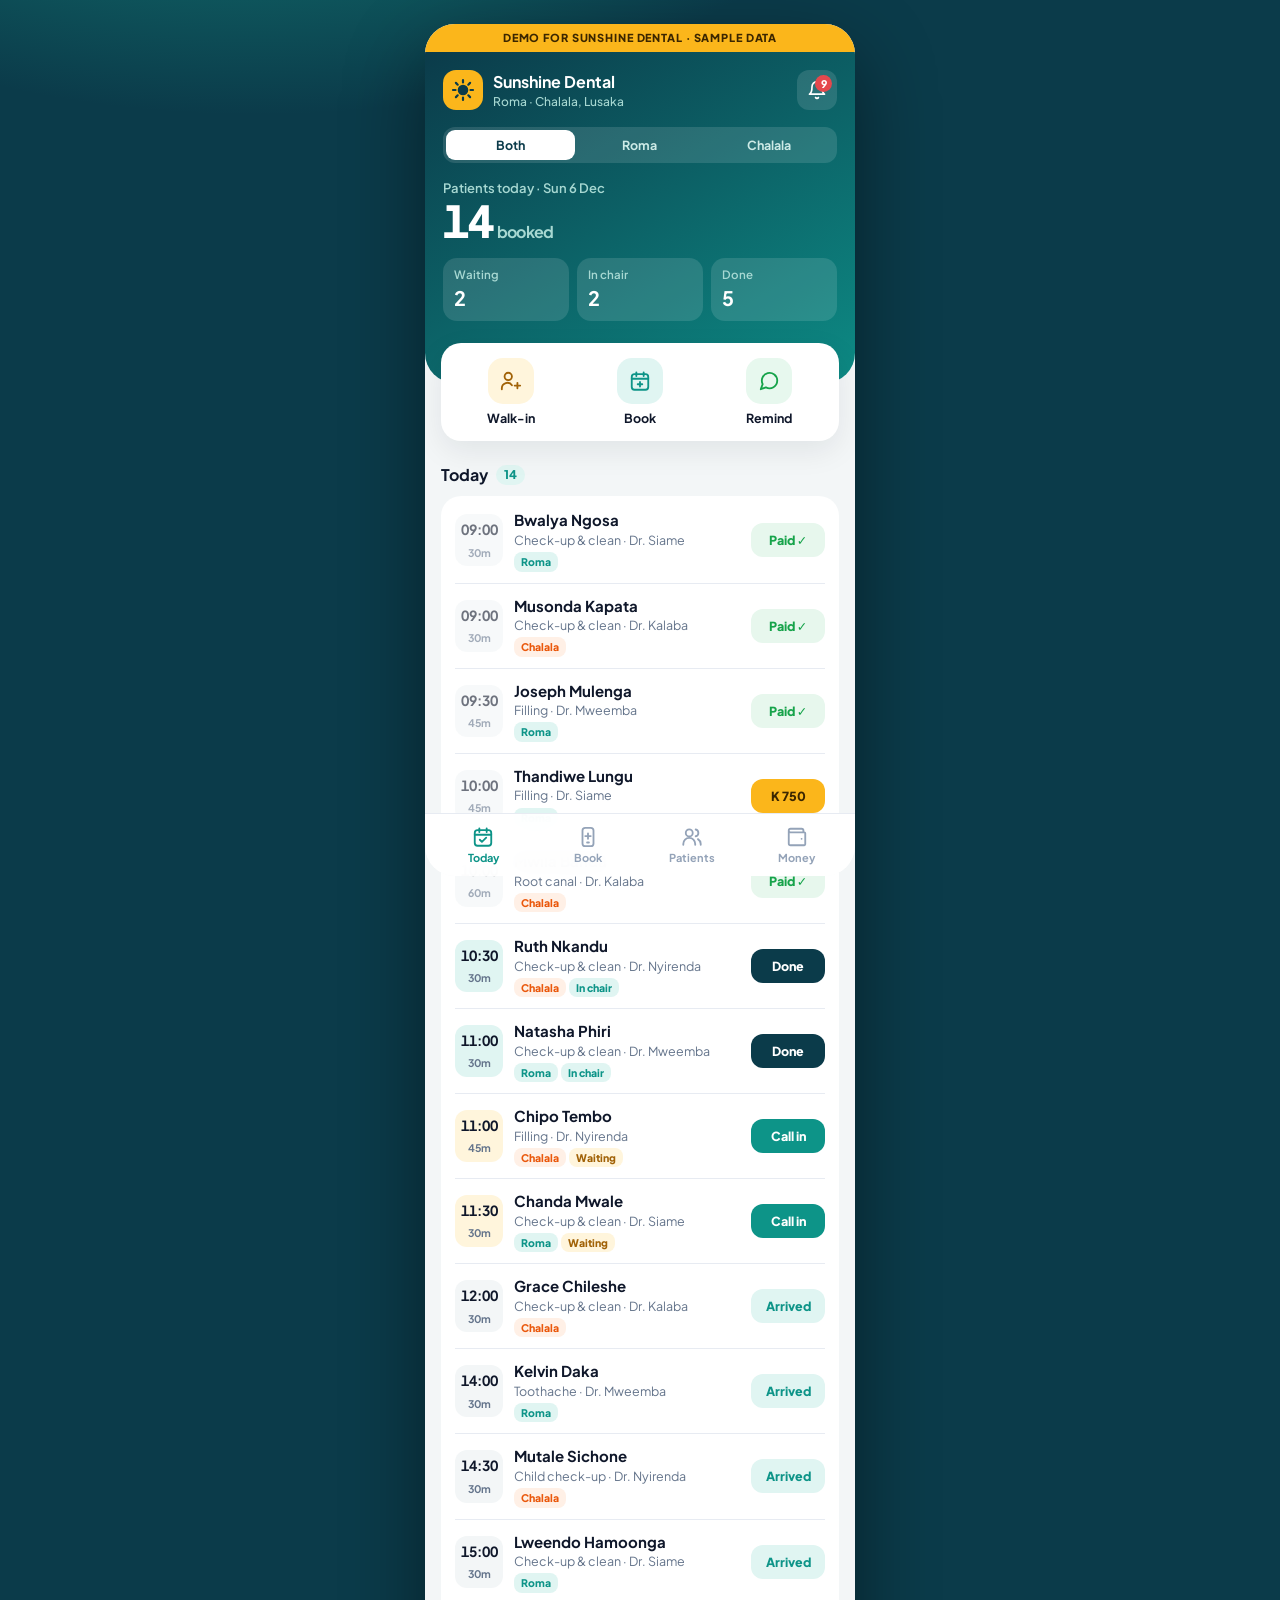
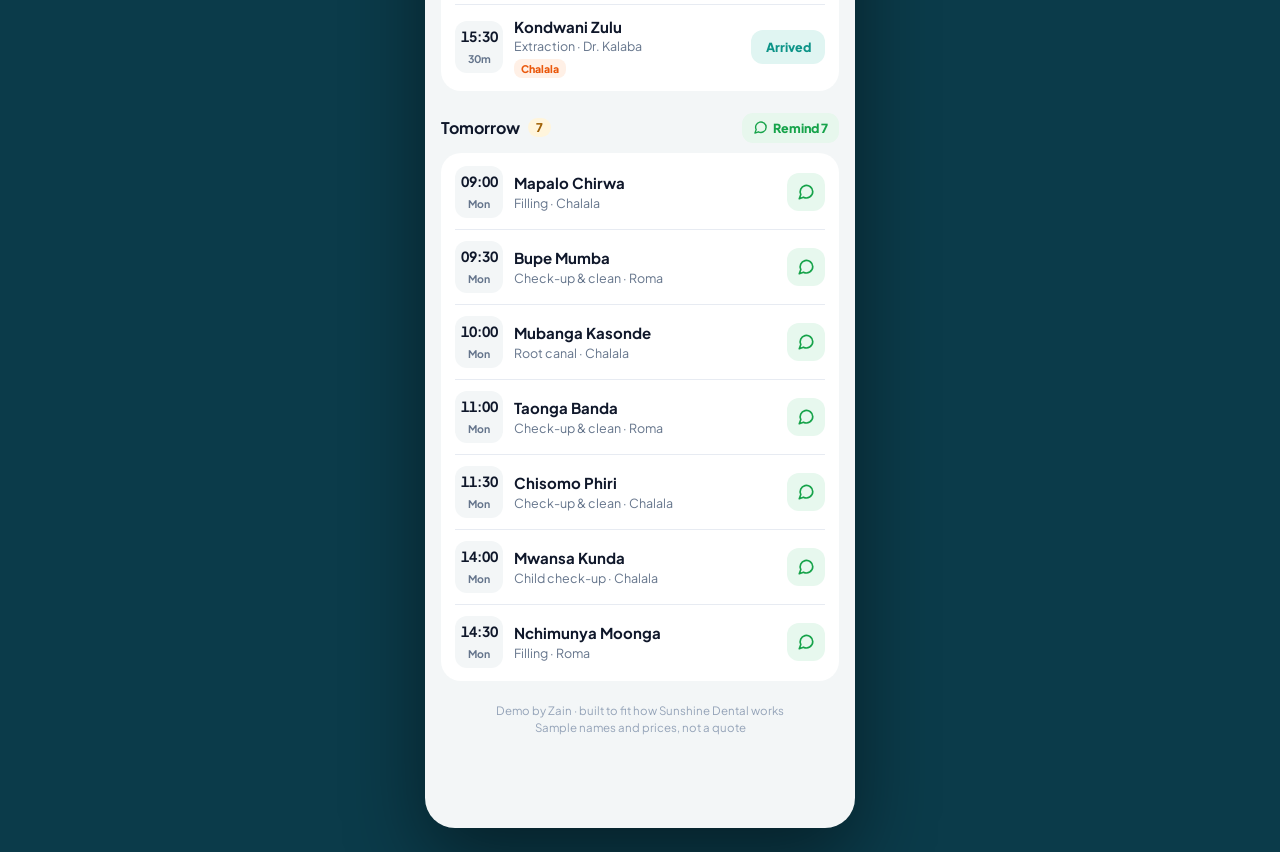
==== demos/sunshine-dental-clinic/index.html @ fae5d289 "Add Sunshine Dental Clinic demo Co-Authored-By: Claude Opus 5.5 <noreply@anthropic.com>" ====
<!doctype html>
<html lang="en">
<head>
<meta charset="utf-8">
<meta name="viewport" content="width=device-width, initial-scale=1, viewport-fit=cover">
<title>Sunshine Dental · Demo</title>
<meta name="robots" content="noindex, nofollow">
<meta name="referrer" content="no-referrer">
<meta name="theme-color" content="#0b3b4a">
<link rel="preconnect" href="https://fonts.googleapis.com">
<link rel="preconnect" href="https://fonts.gstatic.com" crossorigin>
<link rel="stylesheet" href="https://fonts.googleapis.com/css2?family=Plus+Jakarta+Sans:wght@500;600;700;800&display=swap">
<style>
:root { --f:"Plus Jakarta Sans", system-ui, -apple-system, sans-serif; --deep:#0b3b4a; --teal:#0d9488; --tealbg:#e0f5f2; --sun:#fbb61b; --sunbg:#fff5dc; --sunfg:#a16207;
  --ink:#0f172a; --ink2:#64748b; --line:#e7ebf2; --bg:#f3f6f7; --card:#fff; --red:#e5484d; --redbg:#fdecec; --green:#16a34a; --greenbg:#e7f7ed; --or:#ea580c; --orbg:#fff0e6; }
* { box-sizing: border-box; -webkit-tap-highlight-color: transparent; }
body { margin: 0; font: 15px/1.45 var(--f); color: var(--ink); background: radial-gradient(1100px 600px at 20% -10%, #14897f 0%, transparent 60%), #0b3b4a; min-height: 100vh; }
button, input, select { font-family: var(--f); }
.app { max-width: 430px; margin: 0 auto; min-height: 100vh; background: var(--bg); position: relative; padding-bottom: 92px; overflow-x: hidden; }
@media (min-width: 520px) { .app { margin: 24px auto; min-height: calc(100vh - 48px); border-radius: 30px; box-shadow: 0 30px 80px rgba(0,0,0,.45); overflow: hidden; } }
.ribbon { background: var(--sun); color: #3b2600; font-size: 11px; font-weight: 800; letter-spacing: .08em; text-align: center; padding: 6px; }
.screen { display: none; animation: fade .25s ease; } .screen.on { display: block; }
@keyframes fade { from { opacity: 0; transform: translateY(6px); } }
.hero { background: linear-gradient(150deg, #0b3b4a 0%, #0d8a84 100%); color: #fff; padding: 18px 18px 62px; border-radius: 0 0 30px 30px; }
.top { display: flex; align-items: center; gap: 10px; }
.logo { width: 40px; height: 40px; border-radius: 13px; background: var(--sun); color: var(--deep); display: grid; place-items: center; flex: none; }
.top b { font-size: 16px; } .top small { display: block; color: #a7d8d2; font-size: 12px; font-weight: 500; }
.bell { margin-left: auto; width: 40px; height: 40px; border-radius: 12px; background: rgba(255,255,255,.12); display: grid; place-items: center; position: relative; border: 0; color: #fff; cursor: pointer; }
.bell i { position: absolute; top: 5px; right: 5px; min-width: 17px; height: 17px; border-radius: 9px; background: var(--red); font: 800 10.5px/17px var(--f); font-style: normal; text-align: center; padding: 0 4px; }
.seg { display: flex; background: rgba(255,255,255,.12); border-radius: 12px; padding: 3px; margin-top: 16px; }
.seg button { flex: 1; border: 0; background: none; color: #cdebe7; font: 700 12.5px var(--f); padding: 7px 4px; border-radius: 9px; cursor: pointer; }
.seg button.on { background: #fff; color: var(--deep); }
.big-l { margin-top: 16px; color: #a7d8d2; font-size: 13px; font-weight: 600; }
.big { font-size: 44px; font-weight: 800; letter-spacing: -.02em; line-height: 1.05; font-variant-numeric: tabular-nums; }
.big small { font-size: 16px; font-weight: 700; color: #a7d8d2; margin-left: 4px; }
.glass { display: flex; gap: 8px; margin-top: 14px; }
.glass div { flex: 1; background: rgba(255,255,255,.12); border-radius: 14px; padding: 9px 11px; }
.glass small { display: block; color: #a7d8d2; font-size: 11.5px; font-weight: 600; }
.glass b { font-size: 20px; font-variant-numeric: tabular-nums; }
.actions { margin: -40px 16px 0; background: var(--card); border-radius: 20px; padding: 14px 6px; display: grid; grid-template-columns: repeat(3, 1fr); box-shadow: 0 10px 30px rgba(15,23,42,.08); position: relative; }
.act { border: 0; background: none; display: grid; justify-items: center; gap: 6px; font: 700 12.5px var(--f); color: var(--ink); cursor: pointer; }
.act span { width: 46px; height: 46px; border-radius: 15px; display: grid; place-items: center; }
.pad { padding: 0 16px; }
.sec { display: flex; align-items: center; gap: 8px; margin: 22px 0 10px; }
.sec b { font-size: 16px; } .sec .n { font-size: 12px; font-weight: 800; padding: 1px 8px; border-radius: 10px; }
.sec .lnk { margin-left: auto; border: 0; background: var(--greenbg); color: var(--green); font: 800 12.5px var(--f); padding: 7px 11px; border-radius: 11px; cursor: pointer; display: flex; gap: 5px; align-items: center; }
.list { background: var(--card); border-radius: 20px; padding: 2px 14px; }
.row { display: flex; align-items: center; gap: 11px; padding: 11px 0; border-bottom: 1px solid var(--line); width: 100%; text-align: left; background: none; border-left: 0; border-right: 0; border-top: 0; font: inherit; color: inherit; }
.row:last-child { border-bottom: 0; } button.row { cursor: pointer; }
.tm { width: 48px; flex: none; text-align: center; border-radius: 12px; padding: 5px 0; background: var(--bg); }
.tm b { display: block; font-size: 14px; font-variant-numeric: tabular-nums; } .tm small { font-size: 10.5px; color: var(--ink2); font-weight: 700; }
.tm.w { background: var(--sunbg); } .tm.c { background: var(--tealbg); } .tm.d { opacity: .6; }
.av { width: 42px; height: 42px; border-radius: 14px; display: grid; place-items: center; font-weight: 800; font-size: 14px; flex: none; }
.grow { flex: 1; min-width: 0; } .nm { font-weight: 700; white-space: nowrap; overflow: hidden; text-overflow: ellipsis; }
.sm { font-size: 12.5px; color: var(--ink2); white-space: nowrap; overflow: hidden; text-overflow: ellipsis; }
.amt { font-weight: 800; text-align: right; font-variant-numeric: tabular-nums; white-space: nowrap; }
.tag { display: inline-block; font-size: 10.5px; font-weight: 800; padding: 2px 7px; border-radius: 8px; margin-top: 3px; white-space: nowrap; }
.tag.r { background: var(--redbg); color: var(--red); } .tag.g { background: var(--greenbg); color: var(--green); } .tag.t { background: var(--tealbg); color: var(--teal); }
.tag.o { background: var(--orbg); color: var(--or); } .tag.y { background: var(--sunbg); color: var(--sunfg); }
.st { border: 0; border-radius: 12px; padding: 9px 10px; font: 800 12.5px var(--f); cursor: pointer; white-space: nowrap; flex: none; min-width: 74px; }
.st.a { background: var(--tealbg); color: var(--teal); } .st.b { background: var(--teal); color: #fff; } .st.c { background: var(--deep); color: #fff; } .st.p { background: var(--sun); color: #3b2600; }
.ibtn { width: 38px; height: 38px; border-radius: 12px; border: 0; display: grid; place-items: center; cursor: pointer; flex: none; }
.ibtn.wa { background: #e7f8ee; color: #16a34a; } .ibtn.done { background: var(--line); color: var(--ink2); }
.title { padding: 20px 16px 2px; display: flex; align-items: baseline; justify-content: space-between; gap: 8px; }
.title h1 { font-size: 26px; margin: 0; letter-spacing: -.02em; } .title span { color: var(--ink2); font-size: 13px; font-weight: 600; }
.filter { display: flex; gap: 8px; overflow-x: auto; padding: 12px 16px 4px; scrollbar-width: none; }
.filter::-webkit-scrollbar { display: none; }
.f { flex: none; border: 0; background: var(--card); color: var(--ink2); font: 700 12.5px var(--f); padding: 8px 12px; border-radius: 12px; cursor: pointer; }
.f.on { background: var(--deep); color: #fff; }
.search { margin: 10px 16px 0; display: flex; align-items: center; gap: 8px; background: var(--card); border-radius: 14px; padding: 0 12px; color: var(--ink2); }
.search input { border: 0; outline: 0; background: none; font-size: 15px; padding: 12px 0; flex: 1; min-width: 0; color: var(--ink); }
.card { background: var(--card); border-radius: 20px; padding: 16px; margin: 12px 16px 0; }
.due { display: flex; align-items: center; gap: 12px; background: linear-gradient(135deg, #fff7e0, #fff); border: 1px solid #fde8b0; }
.due .num { font-size: 34px; font-weight: 800; color: var(--sunfg); line-height: 1; }
.cta { display: flex; align-items: center; justify-content: center; gap: 8px; width: calc(100% - 32px); margin: 16px 16px 0; border: 0; border-radius: 16px; padding: 16px; font: 800 16px var(--f); color: #fff; background: linear-gradient(135deg, #14b8a6, #0b6f6a); cursor: pointer; box-shadow: 0 10px 24px rgba(13,148,136,.3); }
/* booking (patient view) */
.pv { margin: 12px 16px 0; background: var(--card); border-radius: 24px; overflow: hidden; box-shadow: 0 12px 30px rgba(15,23,42,.07); }
.pv-h { background: linear-gradient(150deg, #0b3b4a, #0d8a84); color: #fff; padding: 16px 18px; display: flex; align-items: center; gap: 10px; }
.pv-h small { display: block; color: #a7d8d2; font-weight: 600; font-size: 12px; }
.pv-b { padding: 4px 16px 18px; }
.lbl { font-size: 12px; font-weight: 800; color: var(--ink2); letter-spacing: .05em; margin: 16px 0 8px; }
.g2 { display: grid; grid-template-columns: 1fr 1fr; gap: 8px; }
.opt { border: 2px solid var(--line); background: #fff; border-radius: 14px; padding: 10px; text-align: left; cursor: pointer; color: var(--ink); font: 700 13.5px var(--f); }
.opt small { display: block; color: var(--ink2); font-weight: 600; font-size: 11.5px; margin-top: 1px; }
.opt.on { border-color: var(--teal); background: var(--tealbg); }
.hs { display: flex; gap: 8px; overflow-x: auto; scrollbar-width: none; margin: 0 -16px; padding: 0 16px; }
.hs::-webkit-scrollbar { display: none; }
.day { flex: none; width: 56px; border: 2px solid var(--line); background: #fff; border-radius: 14px; padding: 7px 0; text-align: center; cursor: pointer; font: 700 11.5px var(--f); color: var(--ink2); }
.day b { display: block; font-size: 18px; color: var(--ink); }
.day.on { border-color: var(--teal); background: var(--teal); color: #cffaf3; } .day.on b { color: #fff; }
.doc { flex: none; border: 2px solid var(--line); background: #fff; border-radius: 14px; padding: 8px 12px 8px 8px; display: flex; align-items: center; gap: 8px; cursor: pointer; font: 700 13px var(--f); color: var(--ink); }
.doc .av { width: 30px; height: 30px; border-radius: 10px; font-size: 11px; }
.doc.on { border-color: var(--teal); background: var(--tealbg); }
.times { display: grid; grid-template-columns: repeat(4, 1fr); gap: 7px; }
.slot { border: 2px solid var(--line); background: #fff; border-radius: 12px; padding: 9px 0; text-align: center; font: 700 13.5px var(--f); color: var(--ink); cursor: pointer; font-variant-numeric: tabular-nums; }
.slot.on { background: var(--teal); border-color: var(--teal); color: #fff; }
.slot.x { background: var(--bg); color: #b6c0cc; border-color: transparent; text-decoration: line-through; cursor: default; }
.inp { width: 100%; border: 2px solid var(--line); border-radius: 14px; padding: 12px; font-size: 15px; outline: 0; color: var(--ink); background: #fff; margin-bottom: 8px; }
.inp:focus { border-color: var(--teal); }
/* money */
.mrow { display: flex; align-items: center; gap: 10px; padding: 8px 0; }
.mi { width: 30px; height: 30px; border-radius: 9px; display: grid; place-items: center; font-weight: 800; font-size: 10.5px; flex: none; }
.bar { height: 7px; background: var(--line); border-radius: 7px; overflow: hidden; margin-top: 5px; }
.bar i { display: block; height: 100%; border-radius: 7px; transition: width .4s; }
.chart { display: flex; align-items: flex-end; gap: 8px; height: 110px; margin-top: 12px; }
.chart div { flex: 1; display: flex; flex-direction: column; align-items: center; justify-content: flex-end; height: 100%; gap: 4px; font-size: 10.5px; font-weight: 700; color: var(--ink2); }
.chart i { width: 100%; border-radius: 8px 8px 4px 4px; background: #cfeee9; display: block; }
.chart .now i { background: linear-gradient(180deg, #14b8a6, #0d8a84); } .chart .now { color: var(--teal); }
.methods { display: grid; grid-template-columns: repeat(4, 1fr); gap: 8px; }
.m { border: 2px solid var(--line); background: #fff; border-radius: 14px; padding: 9px 2px; font: 700 12px var(--f); cursor: pointer; color: var(--ink); display: grid; justify-items: center; gap: 4px; }
.m .mi { width: 26px; height: 26px; }
.m.on { border-color: var(--teal); background: var(--tealbg); }
/* tabs & sheets */
.tabs { position: fixed; bottom: 0; left: 50%; transform: translateX(-50%); width: min(430px, 100%); background: rgba(255,255,255,.96); backdrop-filter: blur(10px); border-top: 1px solid var(--line); display: grid; grid-template-columns: repeat(4, 1fr); padding: 8px 6px calc(8px + env(safe-area-inset-bottom)); z-index: 20; }
@media (min-width: 520px) { .tabs { bottom: 24px; border-radius: 0 0 30px 30px; } }
.tab { border: 0; background: none; display: grid; justify-items: center; gap: 3px; font: 700 11px var(--f); color: #94a3b8; cursor: pointer; padding: 4px 0; }
.tab.on { color: var(--teal); }
.sheet-bg { position: fixed; inset: 0; background: rgba(8,35,44,.55); z-index: 40; display: flex; align-items: flex-end; justify-content: center; animation: fade .2s; }
.sheet { background: #fff; width: min(430px, 100%); max-height: 92vh; overflow-y: auto; border-radius: 26px 26px 0 0; padding: 10px 18px calc(20px + env(safe-area-inset-bottom)); animation: up .25s ease; }
@keyframes up { from { transform: translateY(40px); } }
.grab { width: 40px; height: 5px; border-radius: 5px; background: var(--line); margin: 0 auto 14px; }
.sh { font-size: 19px; font-weight: 800; }
.wa-chat { background: #efe7de; border-radius: 18px; padding: 14px; margin: 12px 0 14px; }
.bubble { background: #d9fdd3; border-radius: 14px 14px 14px 4px; padding: 10px 12px; font-size: 14px; white-space: pre-wrap; max-width: 94%; }
.bubble small { display: block; text-align: right; color: #667781; font-size: 10.5px; margin-top: 3px; }
.btn2 { display: block; width: 100%; border: 0; border-radius: 14px; padding: 14px; font: 800 15px var(--f); cursor: pointer; }
.btn2.wa { background: #22c55e; color: #fff; } .btn2.pri { background: var(--teal); color: #fff; } .btn2.ghost { background: var(--bg); color: var(--ink); margin-top: 8px; }
.check { width: 64px; height: 64px; border-radius: 50%; background: var(--greenbg); color: var(--green); display: grid; place-items: center; margin: 4px auto 10px; animation: pop .35s ease; }
@keyframes pop { from { transform: scale(.5); opacity: 0; } }
.rc { background: var(--bg); border-radius: 16px; padding: 12px 14px; margin: 12px 0 14px; }
.rc div { display: flex; justify-content: space-between; gap: 10px; padding: 4px 0; font-size: 14px; } .rc span { color: var(--ink2); } .rc b { text-align: right; }
.hist { list-style: none; margin: 6px 0 14px; padding: 0; }
.hist li { position: relative; padding: 0 0 12px 22px; font-size: 13.5px; }
.hist li::before { content: ""; position: absolute; left: 4px; top: 5px; width: 10px; height: 10px; border-radius: 50%; background: var(--teal); }
.hist li::after { content: ""; position: absolute; left: 8px; top: 17px; bottom: 0; width: 2px; background: var(--line); }
.hist li:last-child::after { display: none; }
.stats3 { display: grid; grid-template-columns: repeat(3, 1fr); gap: 8px; margin: 12px 0 4px; }
.stats3 div { background: var(--bg); border-radius: 14px; padding: 9px 10px; } .stats3 small { display: block; font-size: 11px; color: var(--ink2); font-weight: 700; } .stats3 b { font-size: 14.5px; }
.toast { position: fixed; left: 50%; bottom: 96px; transform: translateX(-50%); background: var(--ink); color: #fff; padding: 10px 16px; border-radius: 12px; font-size: 13.5px; font-weight: 600; z-index: 60; white-space: nowrap; animation: fade .2s; max-width: 92vw; overflow: hidden; text-overflow: ellipsis; }
.foot { text-align: center; color: #94a3b8; font-size: 11.5px; padding: 22px 16px 0; }
.empty { padding: 18px 0; text-align: center; color: var(--ink2); font-size: 13.5px; }
</style>
</head>
<body>
<div class="app">
  <div class="ribbon">DEMO FOR SUNSHINE DENTAL · SAMPLE DATA</div>

  <!-- TODAY -->
  <div class="screen on" data-s="today">
    <div class="hero">
      <div class="top"><div class="logo" id="logo1"></div><div><b>Sunshine Dental</b><small>Roma · Chalala, Lusaka</small></div>
        <button class="bell" id="bell" aria-label="Alerts"><svg width="20" height="20" viewBox="0 0 24 24" fill="none" stroke="currentColor" stroke-width="2" stroke-linecap="round" stroke-linejoin="round"><path d="M6 8a6 6 0 0 1 12 0c0 7 3 9 3 9H3s3-2 3-9"/><path d="M10.3 21a1.94 1.94 0 0 0 3.4 0"/></svg><i id="bellN"></i></button></div>
      <div class="seg" id="segToday"></div>
      <div class="big-l" id="todayL"></div>
      <div class="big" id="bookedN"></div>
      <div class="glass"><div><small>Waiting</small><b id="waitN"></b></div><div><small>In chair</small><b id="chairN"></b></div><div><small>Done</small><b id="doneN"></b></div></div>
    </div>
    <div class="actions">
      <button class="act" id="walkin"><span style="background:var(--sunbg);color:var(--sunfg)"><svg width="22" height="22" viewBox="0 0 24 24" fill="none" stroke="currentColor" stroke-width="2" stroke-linecap="round" stroke-linejoin="round"><circle cx="9" cy="7" r="4"/><path d="M2 21v-1a6 6 0 0 1 11-3.3"/><path d="M19 14v6M16 17h6"/></svg></span>Walk-in</button>
      <button class="act" data-tab="book"><span style="background:var(--tealbg);color:var(--teal)"><svg width="22" height="22" viewBox="0 0 24 24" fill="none" stroke="currentColor" stroke-width="2" stroke-linecap="round" stroke-linejoin="round"><rect x="3" y="4.5" width="18" height="17" rx="3"/><path d="M3 9.5h18M8 2.5v4M16 2.5v4M12 13v5M9.5 15.5h5"/></svg></span>Book</button>
      <button class="act" id="remindAct"><span style="background:#e7f8ee;color:#16a34a"><svg width="22" height="22" viewBox="0 0 24 24" fill="none" stroke="currentColor" stroke-width="2" stroke-linecap="round" stroke-linejoin="round"><path d="M21 11.5a8.4 8.4 0 0 1-12.4 7.4L3 21l2.1-5.6A8.4 8.4 0 1 1 21 11.5z"/></svg></span>Remind</button>
    </div>
    <div class="pad">
      <div class="sec"><b>Today</b><span class="n" style="background:var(--tealbg);color:var(--teal)" id="listN"></span></div>
      <div class="list" id="todayList"></div>
      <div class="sec" id="tmrw"><b>Tomorrow</b><span class="n" style="background:var(--sunbg);color:var(--sunfg)" id="tmrwN"></span><button class="lnk" id="remindAll"></button></div>
      <div class="list" id="tmrwList"></div>
    </div>
  </div>

  <!-- BOOK (patient view) -->
  <div class="screen" data-s="book">
    <div class="title"><h1>Book</h1><span>what patients see</span></div>
    <div class="pv">
      <div class="pv-h"><div class="logo" id="logo2" style="width:34px;height:34px;border-radius:11px"></div><div><b>Sunshine Dental</b><small>Book a visit · no phone call</small></div></div>
      <div class="pv-b">
        <div class="lbl">BRANCH</div><div class="g2" id="bkBr"></div>
        <div class="lbl">TREATMENT</div><div class="g2" id="bkSv"></div>
        <div class="lbl">DENTIST</div><div class="hs" id="bkDoc"></div>
        <div class="lbl">DAY</div><div class="hs" id="bkDay"></div>
        <div class="lbl">TIME</div><div class="times" id="bkTime"></div>
        <div class="lbl">YOUR DETAILS</div>
        <input class="inp" id="bkName" autocomplete="off" aria-label="Name" placeholder="Full name">
        <input class="inp" id="bkPhone" inputmode="tel" autocomplete="off" aria-label="WhatsApp number" placeholder="WhatsApp number">
      </div>
    </div>
    <button class="cta" id="bkGo"></button>
    <div style="height:6px"></div>
  </div>

  <!-- PATIENTS -->
  <div class="screen" data-s="patients">
    <div class="title"><h1>Patients</h1><span id="patN"></span></div>
    <div class="search"><svg width="18" height="18" viewBox="0 0 24 24" fill="none" stroke="currentColor" stroke-width="2.2" stroke-linecap="round"><circle cx="11" cy="11" r="7"/><path d="m20 20-3.5-3.5"/></svg><input id="q" placeholder="Search name" aria-label="Search patients" autocomplete="off"></div>
    <div class="card due"><div class="num" id="dueN"></div><div class="grow"><b>Check-ups due</b><div class="sm">6 months since last visit</div></div><button class="st p" id="dueAll">Remind all</button></div>
    <div class="filter" id="patF"></div>
    <div class="pad"><div class="list" id="patList" style="margin-top:6px"></div></div>
  </div>

  <!-- MONEY -->
  <div class="screen" data-s="money">
    <div class="title"><h1>Money</h1><span id="moneyDate"></span></div>
    <div class="filter" id="monF"></div>
    <div class="card">
      <div class="sm" style="font-weight:700">Taken today</div>
      <div style="font-size:38px;font-weight:800;letter-spacing:-.02em;font-variant-numeric:tabular-nums" id="moneyTot"></div>
      <div id="methodRows"></div>
    </div>
    <button class="card row" id="unpaidCard" style="display:flex;width:calc(100% - 32px);border:0;border-radius:20px;padding:14px 16px"></button>
    <div class="card"><div style="display:flex;justify-content:space-between;align-items:baseline"><b>This week</b><span class="amt" id="weekTot"></span></div><div class="chart" id="chart"></div></div>
    <button class="cta" id="newPay"><svg width="20" height="20" viewBox="0 0 24 24" fill="none" stroke="currentColor" stroke-width="2.6" stroke-linecap="round"><path d="M12 5v14M5 12h14"/></svg>New payment</button>
    <div class="pad"><div class="sec"><b>Receipts today</b><span class="n" style="background:var(--greenbg);color:var(--green)" id="rcN"></span></div><div class="list" id="rcList"></div></div>
  </div>

  <div class="foot">Demo by Zain · built to fit how Sunshine Dental works<br>Sample names and prices, not a quote</div>

  <nav class="tabs">
    <button class="tab on" data-tab="today"><svg width="22" height="22" viewBox="0 0 24 24" fill="none" stroke="currentColor" stroke-width="2" stroke-linecap="round" stroke-linejoin="round"><rect x="3" y="4.5" width="18" height="17" rx="3"/><path d="M3 9.5h18M8 2.5v4M16 2.5v4M8.5 15l2.3 2.3 4.7-4.6"/></svg>Today</button>
    <button class="tab" data-tab="book"><svg width="22" height="22" viewBox="0 0 24 24" fill="none" stroke="currentColor" stroke-width="2" stroke-linecap="round" stroke-linejoin="round"><rect x="6" y="2" width="12" height="20" rx="3"/><path d="M12 8v6M9 11h6M11 18h2"/></svg>Book</button>
    <button class="tab" data-tab="patients"><svg width="22" height="22" viewBox="0 0 24 24" fill="none" stroke="currentColor" stroke-width="2" stroke-linecap="round" stroke-linejoin="round"><circle cx="9" cy="7.5" r="3.8"/><path d="M2.5 20.5v-1a6.5 6.5 0 0 1 13 0v1M16 3.8a3.8 3.8 0 0 1 0 7.4M18.5 14.3a6.5 6.5 0 0 1 3 5.2v1"/></svg>Patients</button>
    <button class="tab" data-tab="money"><svg width="22" height="22" viewBox="0 0 24 24" fill="none" stroke="currentColor" stroke-width="2" stroke-linecap="round" stroke-linejoin="round"><path d="M19 7V5a2 2 0 0 0-2-2H5a2 2 0 0 0 0 4h15a1 1 0 0 1 1 1v12a1 1 0 0 1-1 1H5a2 2 0 0 1-2-2V5"/><path d="M17 14h.01"/></svg>Money</button>
  </nav>
</div>

<script>
(function () {
"use strict";
const $ = s => document.querySelector(s), $$ = s => [...document.querySelectorAll(s)];
const esc = s => String(s ?? "").replace(/[&<>"']/g, c => ({"&":"&amp;","<":"&lt;",">":"&gt;",'"':"&quot;","'":"&#39;"}[c]));
const K = n => "K " + Math.round(Number(n) || 0).toLocaleString("en-US");
const DAY = 864e5, now = new Date(), today = new Date(now); today.setHours(12, 0, 0, 0);
const dayOf = o => new Date(today.getTime() + o * DAY);
const fmt = d => d.toLocaleDateString("en-GB", { day: "numeric", month: "short" });
const fmtY = d => d.toLocaleDateString("en-GB", { day: "numeric", month: "short", year: "numeric" });
const wd = d => d.toLocaleDateString("en-GB", { weekday: "short" });
const first = n => String(n).split(" ")[0];
const ini = n => n.split(" ").map(w => w[0]).join("").slice(0, 2).toUpperCase();
const hhmm = () => new Date().toTimeString().slice(0, 5);
const SUN = s => `<svg width="${s}" height="${s}" viewBox="0 0 24 24" fill="none" stroke="currentColor" stroke-width="2.2" stroke-linecap="round"><circle cx="12" cy="12" r="4.2" fill="currentColor"/><path d="M12 2v2.5M12 19.5V22M2 12h2.5M19.5 12H22M4.9 4.9l1.8 1.8M17.3 17.3l1.8 1.8M4.9 19.1l1.8-1.8M17.3 6.7l1.8-1.8"/></svg>`;
const WA = `<svg width="18" height="18" viewBox="0 0 24 24" fill="none" stroke="currentColor" stroke-width="2.2" stroke-linecap="round" stroke-linejoin="round"><path d="M21 11.5a8.4 8.4 0 0 1-12.4 7.4L3 21l2.1-5.6A8.4 8.4 0 1 1 21 11.5z"/></svg>`;
const TICK = s => `<svg width="${s}" height="${s}" viewBox="0 0 24 24" fill="none" stroke="currentColor" stroke-width="2.8" stroke-linecap="round" stroke-linejoin="round"><path d="M5 12.5l4.5 4.5L19 7.5"/></svg>`;
const CHEV = `<svg width="18" height="18" viewBox="0 0 24 24" fill="none" stroke="#94a3b8" stroke-width="2.4" stroke-linecap="round" stroke-linejoin="round"><path d="m9 6 6 6-6 6"/></svg>`;
const COLORS = [["#e0f5f2", "#0d9488"], ["#fff5dc", "#a16207"], ["#eaf0ff", "#2f6bff"], ["#fdecf5", "#db2777"], ["#efeaff", "#7c3aed"], ["#fff0e6", "#ea580c"], ["#e7f7ed", "#16a34a"]];

const BR = { R: { n: "Roma", a: "Shop G04, Foxdale Court, Zambezi Rd" }, C: { n: "Chalala", a: "Shop 10, Chalala Mall, Chuswe Rd" } };
const brTag = b => `<span class="tag ${b === "R" ? "t" : "o"}">${BR[b].n}</span>`;
const DOCS = [{ id: 1, n: "Dr. Mweemba", br: "R" }, { id: 2, n: "Dr. Siame", br: "R" }, { id: 3, n: "Dr. Kalaba", br: "C" }, { id: 4, n: "Dr. Nyirenda", br: "C" }];
const doc = id => DOCS.find(d => d.id === id);
const SV = [
  { id: 1, n: "Check-up & clean", p: 450, m: 30 }, { id: 2, n: "Filling", p: 750, m: 45 },
  { id: 3, n: "Extraction", p: 500, m: 30 }, { id: 4, n: "Root canal", p: 2800, m: 60 },
  { id: 5, n: "Whitening", p: 3200, m: 60 }, { id: 6, n: "Child check-up", p: 300, m: 30 },
  { id: 7, n: "Toothache", p: 350, m: 30 }, { id: 8, n: "Braces consult", p: 400, m: 30 }];
const sv = id => SV.find(s => s.id === id);
const METHODS = [["MTN MoMo", "#ffcc00", "#3b2f00", "MTN", "MoMo"], ["Airtel Money", "#e5484d", "#fff", "A", "Airtel"], ["Cash", "#16a34a", "#fff", "K", "Cash"], ["Bank", "#0b3b4a", "#fff", "B", "Bank"]];

// Patients: last visit (days ago), branch, history [daysAgo, service, dentist, note]
const P = [
  { id: 1, n: "Chanda Mwale", ph: "0977 ••• 412", br: "R", h: [[-196, 1, 1, "Clean. Gums healthy."], [-410, 2, 1, "Filling, lower left. Numbed first."]] },
  { id: 2, n: "Mwila Banda", ph: "0966 ••• 207", br: "C", h: [[-21, 4, 3, "Root canal, visit 1 of 2. Numbed first."], [-240, 1, 4, "Clean."]] },
  { id: 3, n: "Bwalya Ngosa", ph: "0955 ••• 881", br: "R", h: [[-150, 1, 2, "Clean. Mild plaque."]] },
  { id: 4, n: "Mutale Sichone", ph: "0977 ••• 530", br: "C", h: [[-203, 6, 3, "Child check-up. No decay."]] },
  { id: 5, n: "Natasha Phiri", ph: "0761 ••• 094", br: "R", h: [[-60, 5, 1, "Whitening, 2 shades lighter."], [-250, 1, 1, "Clean."]] },
  { id: 6, n: "Kondwani Zulu", ph: "0979 ••• 316", br: "C", h: [[-221, 3, 4, "Extraction, wisdom tooth. Numbed first."]] },
  { id: 7, n: "Thandiwe Lungu", ph: "0968 ••• 752", br: "R", h: [[-90, 2, 2, "Filling, upper right."]] },
  { id: 8, n: "Musonda Kapata", ph: "0955 ••• 148", br: "C", h: [[-188, 1, 3, "Clean. Floss more."]] },
  { id: 9, n: "Lweendo Hamoonga", ph: "0977 ••• 623", br: "R", h: [[-260, 1, 2, "Clean."]] },
  { id: 10, n: "Chipo Tembo", ph: "0962 ••• 905", br: "C", h: [[-35, 7, 4, "Toothache. Filling booked."]] },
  { id: 11, n: "Joseph Mulenga", ph: "0978 ••• 271", br: "R", h: [[-12, 8, 1, "Braces consult. X-ray taken."]] },
  { id: 12, n: "Grace Chileshe", ph: "0967 ••• 436", br: "C", h: [[-310, 1, 3, "Clean."]] },
  { id: 13, n: "Kelvin Daka", ph: "0971 ••• 358", br: "R", h: [[-182, 2, 2, "Filling, lower right. Numbed first."]] },
  { id: 14, n: "Ruth Nkandu", ph: "0955 ••• 690", br: "C", h: [[-75, 1, 4, "Clean."]] },
  { id: 15, n: "Mapalo Chirwa", ph: "0977 ••• 118", br: "C", h: [[-40, 7, 3, "Toothache. Filling needed."]] },
  { id: 16, n: "Bupe Mumba", ph: "0966 ••• 543", br: "R", h: [[-185, 1, 1, "Clean."]] },
  { id: 17, n: "Mubanga Kasonde", ph: "0955 ••• 327", br: "C", h: [[-28, 4, 3, "Root canal, visit 1 of 2. Numbed first."]] },
  { id: 18, n: "Taonga Banda", ph: "0761 ••• 862", br: "R", h: [[-200, 1, 2, "Clean."]] },
  { id: 19, n: "Chisomo Phiri", ph: "0978 ••• 405", br: "C", h: [[-230, 1, 4, "Clean."]] },
  { id: 20, n: "Mwansa Kunda", ph: "0967 ••• 294", br: "C", h: [[-181, 6, 4, "Child check-up. Sealants done."]] },
  { id: 21, n: "Nchimunya Moonga", ph: "0977 ••• 761", br: "R", h: [[-95, 2, 2, "Filling, upper left. Numbed first."]] },
  { id: 22, n: "Mulenga Chola", ph: "0955 ••• 983", br: "R", h: [[-205, 1, 1, "Clean. Some tartar."]] },
  { id: 23, n: "Esther Zimba", ph: "0968 ••• 170", br: "C", h: [[-240, 2, 3, "Filling, lower left. Numbed first."]] },
  { id: 24, n: "Peter Mwape", ph: "0971 ••• 652", br: "R", h: [[-270, 1, 2, "Clean."]] },
  { id: 25, n: "Agness Tembo", ph: "0966 ••• 038", br: "C", h: [[-192, 1, 4, "Clean."]] },
  { id: 26, n: "Daniel Siwale", ph: "0955 ••• 815", br: "R", h: [[-215, 3, 1, "Extraction. Numbed first."]] }];
const pat = id => P.find(p => p.id === id);
const last = p => p.h.length ? Math.max(...p.h.map(x => x[0])) : null;
const isDue = p => last(p) !== null && last(p) <= -180 && !A.some(a => a.p === p.id) && !T.some(a => a.p === p.id);
const col = id => COLORS[(id - 1) % COLORS.length];
const av = (id, n) => `<div class="av" style="background:${col(id)[0]};color:${col(id)[1]}">${ini(n)}</div>`;

// Today: st 0 booked, 1 waiting, 2 in chair, 3 done
let A = [
  { id: 1, t: "09:00", p: 3, s: 1, d: 2, br: "R", st: 3, paid: 1 }, { id: 2, t: "09:00", p: 8, s: 1, d: 3, br: "C", st: 3, paid: 1 },
  { id: 3, t: "09:30", p: 11, s: 2, d: 1, br: "R", st: 3, paid: 1 }, { id: 4, t: "10:00", p: 7, s: 2, d: 2, br: "R", st: 3, paid: 0 },
  { id: 5, t: "10:00", p: 2, s: 4, d: 3, br: "C", st: 3, paid: 1 }, { id: 6, t: "10:30", p: 14, s: 1, d: 4, br: "C", st: 2 },
  { id: 7, t: "11:00", p: 5, s: 1, d: 1, br: "R", st: 2 }, { id: 8, t: "11:00", p: 10, s: 2, d: 4, br: "C", st: 1 },
  { id: 9, t: "11:30", p: 1, s: 1, d: 2, br: "R", st: 1 }, { id: 10, t: "12:00", p: 12, s: 1, d: 3, br: "C", st: 0 },
  { id: 11, t: "14:00", p: 13, s: 7, d: 1, br: "R", st: 0 }, { id: 12, t: "14:30", p: 4, s: 6, d: 4, br: "C", st: 0 },
  { id: 13, t: "15:00", p: 9, s: 1, d: 2, br: "R", st: 0 }, { id: 14, t: "15:30", p: 6, s: 3, d: 3, br: "C", st: 0 }];
const PAIDM = { 1: "MTN MoMo", 2: "Cash", 3: "Airtel Money", 5: "Bank" };
let rcNo = 1040;
const R = A.filter(a => a.paid).map(a => ({ no: ++rcNo, p: a.p, s: a.s, br: a.br, amt: sv(a.s).p, m: PAIDM[a.id], t: a.t.replace(/:00|:30/, m => m === ":00" ? ":42" : ":58") }));
// Tomorrow
let T = [
  { p: 15, t: "09:00", s: 2, d: 3, br: "C" }, { p: 16, t: "09:30", s: 1, d: 1, br: "R" }, { p: 17, t: "10:00", s: 4, d: 3, br: "C" },
  { p: 18, t: "11:00", s: 1, d: 2, br: "R" }, { p: 19, t: "11:30", s: 1, d: 4, br: "C" }, { p: 20, t: "14:00", s: 6, d: 4, br: "C" },
  { p: 21, t: "14:30", s: 2, d: 2, br: "R" }].map(x => ({ ...x, rem: false }));
// Earlier this week (sample totals)
const WEEK = [6850, 9400, 5200, 11350, 7600, 4300];

const remindedDue = new Set();
let fb = "A", pf = "all", mf = "A", q = "";
const bk = { br: "R", s: 1, d: 0, day: 0, t: null, name: "", phone: "" };

function toast(t) { $$(".toast").forEach(x => x.remove()); const el = document.createElement("div"); el.className = "toast"; el.textContent = t; document.body.appendChild(el); setTimeout(() => el.remove(), 2200); }
function sheet(html) {
  $$(".sheet-bg").forEach(x => x.remove());
  const bg = document.createElement("div"); bg.className = "sheet-bg";
  bg.innerHTML = `<div class="sheet" role="dialog"><div class="grab"></div>${html}</div>`;
  bg.addEventListener("click", e => { if (e.target === bg || e.target.closest("[data-x]")) bg.remove(); });
  document.body.appendChild(bg); return bg;
}
function waSheet(title, msg, btn, onSend, sub) {
  const s = sheet(`<div class="sh">${esc(title)}</div>${sub ? `<div class="sm">${esc(sub)}</div>` : ""}<div class="wa-chat"><div class="bubble">${esc(msg)}<small>${hhmm()} ✓✓</small></div></div>
    <button class="btn2 wa" id="send">${btn}</button><button class="btn2 ghost" data-x>Close</button>`);
  s.querySelector("#send").onclick = () => { s.remove(); onSend && onSend(); };
}
function go(tab) {
  $$(".screen").forEach(s => s.classList.toggle("on", s.dataset.s === tab));
  $$(".tab").forEach(t => t.classList.toggle("on", t.dataset.tab === tab));
  window.scrollTo(0, 0); render();
}
const segHtml = (cur, attr) => [["A", "Both"], ["R", "Roma"], ["C", "Chalala"]].map(([k, n]) => `<button class="${cur === k ? "on" : ""}" ${attr}="${k}">${n}</button>`).join("");
const fButtons = (cur, attr) => [["A", "Both branches"], ["R", "Roma"], ["C", "Chalala"]].map(([k, n]) => `<button class="f ${cur === k ? "on" : ""}" ${attr}="${k}">${n}</button>`).join("");

/* ---------- TODAY ---------- */
function renderToday() {
  const L = A.filter(a => fb === "A" || a.br === fb).sort((a, b) => a.t.localeCompare(b.t) || a.id - b.id);
  $("#segToday").innerHTML = segHtml(fb, "data-fb");
  $("#todayL").textContent = "Patients today · " + wd(today) + " " + fmt(today);
  $("#bookedN").innerHTML = L.length + `<small>booked</small>`;
  $("#waitN").textContent = L.filter(a => a.st === 1).length;
  $("#chairN").textContent = L.filter(a => a.st === 2).length;
  $("#doneN").textContent = L.filter(a => a.st === 3).length;
  $("#listN").textContent = L.length;
  const alerts = T.filter(x => !x.rem).length + (P.filter(isDue).some(p => !remindedDue.has(p.id)) ? 1 : 0) + A.filter(a => a.st === 3 && !a.paid).length;
  $("#bellN").textContent = alerts; $("#bellN").style.display = alerts ? "" : "none";
  $("#todayList").innerHTML = L.map(a => {
    const p = pat(a.p), s = sv(a.s);
    const tcls = ["", "w", "c", "d"][a.st];
    const btn = a.st === 0 ? `<button class="st a" data-adv="${a.id}">Arrived</button>`
      : a.st === 1 ? `<button class="st b" data-adv="${a.id}">Call in</button>`
      : a.st === 2 ? `<button class="st c" data-adv="${a.id}">Done</button>`
      : a.paid ? `<button class="st" style="background:var(--greenbg);color:var(--green)" data-rcp="${a.id}">Paid ✓</button>`
      : `<button class="st p" data-pay="${a.id}">${K(s.p)}</button>`;
    const stTag = a.st === 1 ? ` <span class="tag y">Waiting</span>` : a.st === 2 ? ` <span class="tag t">In chair</span>` : "";
    return `<div class="row"><div class="tm ${tcls}"><b>${a.t}</b><small>${s.m}m</small></div><div class="grow"><div class="nm">${esc(p.n)}</div>
      <div class="sm">${esc(s.n)} · ${esc(doc(a.d).n)}</div><div>${fb === "A" ? brTag(a.br) : ""}${stTag}</div></div>${btn}</div>`;
  }).join("") || `<div class="empty">No patients booked</div>`;
  const TL = T.filter(a => fb === "A" || a.br === fb).sort((a, b) => a.t.localeCompare(b.t));
  const left = TL.filter(x => !x.rem).length;
  $("#tmrwN").textContent = TL.length;
  $("#remindAll").innerHTML = left ? WA.replace(/18/g, "15") + " Remind " + left : TICK(15) + " All reminded";
  $("#tmrwList").innerHTML = TL.map(a => { const p = pat(a.p), i = T.indexOf(a);
    return `<div class="row"><div class="tm"><b>${a.t}</b><small>${wd(dayOf(1))}</small></div><div class="grow"><div class="nm">${esc(p.n)}</div><div class="sm">${esc(sv(a.s).n)} · ${BR[a.br].n}</div></div>
      <button class="ibtn ${a.rem ? "done" : "wa"}" data-rem="${i}" aria-label="Remind">${a.rem ? TICK(18) : WA}</button></div>`; }).join("")
    || `<div class="empty">Nothing booked yet</div>`;
}
const remindMsg = a => { const p = pat(a.p);
  return `Hi ${first(p.n)} 👋 A reminder from Sunshine Dental.\n\nTomorrow, ${fmt(dayOf(1))} at ${a.t}\n${sv(a.s).n} with ${doc(a.d).n}\n${BR[a.br].a}\n\nReply 1 to confirm or 2 to change the time.`; };
function advance(a) {
  const p = pat(a.p);
  if (a.st === 0) { a.st = 1; toast(first(p.n) + " is here · waiting"); }
  else if (a.st === 1) { a.st = 2; toast(first(p.n) + " in chair with " + doc(a.d).n); }
  else if (a.st === 2) { a.st = 3; if (!p.h.some(x => x[0] === 0 && x[1] === a.s)) p.h.unshift([0, a.s, a.d, "Done today."]); render(); return paySheet({ appt: a }); }
  render();
}
function walkIn() {
  const b = fb === "C" ? "C" : "R";
  const s = sheet(`<div class="sh">Walk-in patient</div><div class="sm">Added to the waiting list now</div>
    <div class="lbl">NAME</div><input class="inp" id="wiName" value="Precious Mbewe" autocomplete="off">
    <div class="lbl">BRANCH</div><div class="g2" id="wiBr">${["R", "C"].map(k => `<button class="opt ${k === b ? "on" : ""}" data-wib="${k}">${BR[k].n}</button>`).join("")}</div>
    <div class="lbl">FOR</div><div class="g2" id="wiSv">${[7, 1, 3, 2].map(i => `<button class="opt ${i === 7 ? "on" : ""}" data-wis="${i}">${sv(i).n}<small>${K(sv(i).p)}</small></button>`).join("")}</div>
    <div style="height:14px"></div><button class="btn2 pri" id="wiSave">Add to waiting</button><button class="btn2 ghost" data-x>Cancel</button>`);
  s.addEventListener("click", e => { const o = e.target.closest("[data-wib],[data-wis]"); if (!o) return;
    const box = o.parentElement; box.querySelectorAll(".opt").forEach(x => x.classList.toggle("on", x === o)); });
  s.querySelector("#wiSave").onclick = () => {
    const n = s.querySelector("#wiName").value.trim(); if (!n) return toast("Add a name");
    const br = s.querySelector("[data-wib].on").dataset.wib, sid = +s.querySelector("[data-wis].on").dataset.wis;
    let p = P.find(x => x.n.toLowerCase() === n.toLowerCase());
    if (!p) { p = { id: P.length + 1, n, ph: "new patient", br, h: [] }; P.push(p); }
    const d = DOCS.filter(x => x.br === br)[0];
    A.push({ id: Date.now(), t: hhmm(), p: p.id, s: sid, d: d.id, br, st: 1 });
    s.remove(); toast(first(n) + " added · waiting"); render();
  };
}
function alertsSheet() {
  const tl = T.filter(x => !x.rem).length, due = P.filter(isDue).filter(p => !remindedDue.has(p.id)).length, unpaid = A.filter(a => a.st === 3 && !a.paid);
  const item = (go, bg, fg, n, t, sub) => `<button class="row" data-al="${go}"><div class="av" style="background:${bg};color:${fg}">${n}</div><div class="grow"><div class="nm">${t}</div><div class="sm">${sub}</div></div>${CHEV}</button>`;
  sheet(`<div class="sh">Needs you</div><div class="list" style="padding:0;margin-top:6px">
    ${tl ? item("tmrw", "var(--sunbg)", "var(--sunfg)", tl, "Tomorrow not reminded", "Send WhatsApp reminders") : ""}
    ${unpaid.length ? item("money", "var(--redbg)", "var(--red)", unpaid.length, "Not paid yet", K(unpaid.reduce((x, a) => x + sv(a.s).p, 0)) + " to collect") : ""}
    ${due ? item("patients", "var(--tealbg)", "var(--teal)", due, "Check-ups due", "Bring them back") : ""}
    ${!tl && !due && !unpaid.length ? `<div class="empty">All clear ✓</div>` : ""}</div><button class="btn2 ghost" data-x>Close</button>`);
}

/* ---------- PAYMENTS ---------- */
function paySheet({ appt } = {}) {
  let method = "MTN MoMo";
  const unpaid = A.filter(a => a.st === 3 && !a.paid);
  let pid = appt ? appt.p : (unpaid[0] ? unpaid[0].p : 1), sid = appt ? appt.s : (unpaid[0] ? unpaid[0].s : 1);
  const br0 = appt ? appt.br : (unpaid[0] ? unpaid[0].br : "R");
  const s = sheet(`<div class="sh">Take payment</div>
    ${appt ? `<div class="row" style="border:0">${av(pid, pat(pid).n)}<div class="grow"><div class="nm">${esc(pat(pid).n)}</div><div class="sm">${esc(sv(sid).n)} · ${BR[appt.br].n}</div></div></div>`
      : `<div class="lbl">PATIENT</div><select class="inp" id="pP">${P.map(p => `<option value="${p.id}" ${p.id === pid ? "selected" : ""}>${esc(p.n)}</option>`).join("")}</select>
         <select class="inp" id="pS">${SV.map(x => `<option value="${x.id}" ${x.id === sid ? "selected" : ""}>${esc(x.n)} · ${K(x.p)}</option>`).join("")}</select>`}
    <div style="text-align:center;margin:8px 0 12px"><div class="sm" style="font-weight:700">AMOUNT</div><div style="display:flex;justify-content:center;align-items:center;gap:6px;font-size:36px;font-weight:800">K<input id="pAmt" type="number" inputmode="numeric" min="1" value="${sv(sid).p}" aria-label="Amount" style="font:800 36px var(--f);border:0;outline:0;width:5.2ch;color:var(--ink);background:none;padding:0"></div></div>
    <div class="methods" id="pM"></div><div style="height:14px"></div>
    <button class="btn2 pri" id="pSave">Save & receipt</button><button class="btn2 ghost" data-x>Later</button>`);
  const drawM = () => s.querySelector("#pM").innerHTML = METHODS.map(([n, bg, fg, sh, lb]) => `<button class="m ${n === method ? "on" : ""}" data-m="${n}"><span class="mi" style="background:${bg};color:${fg}">${sh}</span>${lb}</button>`).join("");
  drawM();
  s.querySelector("#pM").addEventListener("click", e => { const b = e.target.closest("[data-m]"); if (b) { method = b.dataset.m; drawM(); } });
  if (!appt) {
    s.querySelector("#pS").onchange = e => { sid = +e.target.value; s.querySelector("#pAmt").value = sv(sid).p; };
    s.querySelector("#pP").onchange = e => { pid = +e.target.value; };
  }
  s.querySelector("#pSave").onclick = () => {
    const amt = Math.round(Number(s.querySelector("#pAmt").value));
    if (!amt || amt <= 0) return toast("Enter an amount");
    let a = appt || A.find(x => x.p === pid && x.st === 3 && !x.paid);
    const br = a ? a.br : (pat(pid).br || br0);
    if (a) a.paid = 1;
    const r = { no: ++rcNo, p: pid, s: sid, br, amt, m: method, t: hhmm() };
    R.push(r); s.remove(); render(); receipt(r, true);
  };
}
function receipt(r, fresh) {
  const p = pat(r.p);
  const s = sheet(`${fresh ? `<div class="check">${TICK(30)}</div>` : ""}<div style="text-align:center"><div style="font-size:30px;font-weight:800">${K(r.amt)}</div><div class="sm">from ${esc(p.n)}</div></div>
    <div class="rc"><div><span>Receipt</span><b>SD-${r.no}</b></div><div><span>Treatment</span><b>${esc(sv(r.s).n)}${r.note ? " + " + esc(r.note) : ""}</b></div><div><span>Branch</span><b>${BR[r.br].n}</b></div>
    <div><span>Paid by</span><b>${esc(r.m)}</b></div><div><span>When</span><b>${fmt(today)}, ${r.t}</b></div></div>
    <button class="btn2 wa" id="rcSend">${WA} Send receipt on WhatsApp</button><button class="btn2 ghost" data-x>Done</button>`);
  s.querySelector("#rcSend").style.cssText = "display:flex;gap:8px;justify-content:center;align-items:center";
  s.querySelector("#rcSend").onclick = () => waSheet("Receipt to " + first(p.n), `Sunshine Dental · Receipt SD-${r.no}\n\n${sv(r.s).n}${r.note ? " + " + r.note : ""}\nPaid: ${K(r.amt)} (${r.m})\n${fmt(today)}, ${r.t} · ${BR[r.br].n}\n\nThank you, ${first(p.n)}!`, "Send", () => toast("Receipt sent ✓"));
}

/* ---------- BOOK ---------- */
const TIMES = []; for (let h = 9; h < 17; h++) { TIMES.push(String(h).padStart(2, "0") + ":00"); TIMES.push(String(h).padStart(2, "0") + ":30"); }
const openDays = (() => { const out = []; for (let o = 0; out.length < 7; o++) if (dayOf(o).getDay() !== 0) out.push(o); return out; })();
const hash = str => { let h = 7; for (const c of str) h = (h * 31 + c.charCodeAt(0)) >>> 0; return h; };
const extraTaken = new Set();
function taken(d, o, t) {
  if (o === 0) { const cut = now.getHours() * 60 + now.getMinutes() + 30; const [h, m] = t.split(":").map(Number); if (h * 60 + m < cut) return true;
    if (A.some(a => a.d === d && a.t === t)) return true; }
  if (o === 1 && T.some(a => a.d === d && a.t === t)) return true;
  if (extraTaken.has(d + "|" + o + "|" + t)) return true;
  return hash(d + "-" + dayOf(o).getDate() + "-" + t) % 3 === 0;
}
const docsFor = () => DOCS.filter(d => d.br === bk.br);
const freeDoc = t => bk.d ? (taken(bk.d, bk.day, t) ? null : bk.d) : (docsFor().find(d => !taken(d.id, bk.day, t)) || {}).id || null;
const dayFull = o => TIMES.every(t => (bk.d ? [bk.d] : docsFor().map(d => d.id)).every(d => taken(d, o, t)));
function renderBook() {
  if (dayFull(bk.day)) bk.day = openDays.find(o => !dayFull(o)) ?? openDays[1];
  if (bk.t && !freeDoc(bk.t)) bk.t = null;
  if (!bk.t) bk.t = TIMES.find(t => freeDoc(t)) || null;
  $("#bkBr").innerHTML = ["R", "C"].map(k => `<button class="opt ${bk.br === k ? "on" : ""}" data-bbr="${k}">${BR[k].n}<small>${k === "R" ? "Foxdale Court, Zambezi Rd" : "Chalala Mall"}</small></button>`).join("");
  $("#bkSv").innerHTML = SV.slice(0, 6).map(x => `<button class="opt ${bk.s === x.id ? "on" : ""}" data-bsv="${x.id}">${x.n}<small>from ${K(x.p)}</small></button>`).join("");
  $("#bkDoc").innerHTML = [{ id: 0, n: "Any dentist" }, ...docsFor()].map(d => `<button class="doc ${bk.d === d.id ? "on" : ""}" data-bdoc="${d.id}"><div class="av" style="background:${d.id ? col(d.id + 2)[0] : "var(--sunbg)"};color:${d.id ? col(d.id + 2)[1] : "var(--sunfg)"}">${d.id ? ini(d.n.replace("Dr. ", "D ")) : SUN(16)}</div>${d.n}</button>`).join("");
  $("#bkDay").innerHTML = openDays.map(o => { const full = dayFull(o);
    return full ? `<div class="day" style="opacity:.45;cursor:default">${o === 0 ? "Today" : wd(dayOf(o))}<b>${dayOf(o).getDate()}</b>Full</div>`
      : `<button class="day ${bk.day === o ? "on" : ""}" data-bday="${o}">${o === 0 ? "Today" : wd(dayOf(o))}<b>${dayOf(o).getDate()}</b>${fmt(dayOf(o)).split(" ")[1]}</button>`; }).join("");
  $("#bkTime").innerHTML = TIMES.map(t => freeDoc(t) ? `<button class="slot ${bk.t === t ? "on" : ""}" data-bt="${t}">${t}</button>` : `<span class="slot x">${t}</span>`).join("");
  $("#bkGo").innerHTML = bk.t ? `Book ${bk.day === 0 ? "today" : wd(dayOf(bk.day)) + " " + dayOf(bk.day).getDate()} · ${bk.t}` : "Pick a time";
}
function confirmBooking() {
  bk.name = $("#bkName").value.trim(); bk.phone = $("#bkPhone").value.trim();
  if (!bk.t) return toast("Pick a time");
  if (!bk.name) { $("#bkName").value = "Precious Mbewe"; bk.name = "Precious Mbewe"; }
  const d = freeDoc(bk.t); if (!d) return toast("That time was just taken");
  let p = P.find(x => x.n.toLowerCase() === bk.name.toLowerCase());
  if (!p) { p = { id: P.length + 1, n: bk.name, ph: bk.phone ? bk.phone.replace(/^(\d{4}).*(\d{3})$/, "$1 ••• $2") : "new patient", br: bk.br, h: [] }; P.push(p); }
  const ap = { id: Date.now(), t: bk.t, p: p.id, s: bk.s, d, br: bk.br, st: 0 };
  if (bk.day === 0) A.push(ap); else if (bk.day === 1) T.push({ ...ap, rem: false });
  extraTaken.add(d + "|" + bk.day + "|" + bk.t);
  const when = (bk.day === 0 ? "Today" : wd(dayOf(bk.day)) + " " + fmt(dayOf(bk.day))) + " at " + bk.t;
  const msg = `Hi ${first(p.n)}, you're booked at Sunshine Dental ✅\n\n${when}\n${sv(bk.s).n} with ${doc(d).n}\n${BR[bk.br].a}, Lusaka\n\nWe'll remind you the day before. Reply 2 to change.`;
  const s = sheet(`<div class="check">${TICK(30)}</div><div style="text-align:center"><div class="sh">Booked</div><div class="sm">${esc(when)} · ${BR[bk.br].n}</div></div>
    <div class="wa-chat"><div class="bubble">${esc(msg)}<small>${hhmm()} ✓✓</small></div></div>
    <div class="sm" style="text-align:center;margin:-4px 0 12px">Sent to the patient on WhatsApp · on the front desk list</div>
    <button class="btn2 pri" id="seeDesk">See front desk</button><button class="btn2 ghost" data-x>Book another</button>`);
  s.querySelector("#seeDesk").onclick = () => { s.remove(); fb = "A"; go("today"); if (bk.day === 1) $("#tmrw").scrollIntoView({ block: "start" }); };
  bk.t = null; $("#bkName").value = ""; $("#bkPhone").value = ""; render();
}

/* ---------- PATIENTS ---------- */
function renderPatients() {
  const due = P.filter(isDue);
  const dueLeft = due.filter(p => !remindedDue.has(p.id)).length;
  $("#dueN").textContent = due.length;
  $("#dueAll").textContent = dueLeft ? "Remind " + dueLeft : "Done ✓";
  $("#patN").textContent = P.length + " on file";
  $("#patF").innerHTML = [["all", "All"], ["due", "Check-up due · " + due.length], ["R", "Roma"], ["C", "Chalala"]].map(([k, n]) => `<button class="f ${pf === k ? "on" : ""}" data-pf="${k}">${n}</button>`).join("");
  const L = P.filter(p => (pf === "all" || (pf === "due" ? isDue(p) : p.br === pf)) && (!q || p.n.toLowerCase().includes(q)))
    .sort((a, b) => (isDue(b) - isDue(a)) || (last(b) ?? 1) - (last(a) ?? 1));
  $("#patList").innerHTML = L.map(p => { const l = last(p), lh = p.h.find(x => x[0] === l);
    const nextA = A.find(a => a.p === p.id) ? "Today" : T.find(a => a.p === p.id) ? "Tomorrow" : null;
    const tag = nextA ? `<span class="tag t">${nextA}</span>` : isDue(p) ? (remindedDue.has(p.id) ? `<span class="tag g">Reminded</span>` : `<span class="tag y">Check-up due</span>`) : "";
    return `<button class="row" data-pat="${p.id}">${av(p.id, p.n)}<div class="grow"><div class="nm">${esc(p.n)}</div>
      <div class="sm">${lh ? esc(sv(lh[1]).n) + " · " + (l === 0 ? "today" : fmt(dayOf(l))) : "New"} · ${BR[p.br].n}</div>${tag}</div>${CHEV}</button>`; }).join("")
    || `<div class="empty">No patients found</div>`;
}
const recallMsg = p => `Hi ${first(p.n)} 👋 It's been 6 months since your last visit to Sunshine Dental.\n\nTime for your check-up & clean (from K 450).\n\nBook in 1 minute: tap the link, pick Roma or Chalala and a time that suits you.`;
function patientSheet(p) {
  const l = last(p), due = isDue(p);
  const nextCheck = l !== null ? dayOf(l + 182) : null;
  const s = sheet(`<div style="display:flex;gap:12px;align-items:center">${av(p.id, p.n)}<div class="grow"><div class="sh">${esc(p.n)}</div><div class="sm">${esc(p.ph)} · ${BR[p.br].n}</div></div>${due ? `<span class="tag y">Due</span>` : ""}</div>
    <div class="stats3"><div><small>Visits</small><b>${p.h.length}</b></div><div><small>Last</small><b>${l === null ? "–" : l === 0 ? "Today" : fmt(dayOf(l))}</b></div><div><small>Next check-up</small><b style="color:${due ? "var(--sunfg)" : "inherit"}">${nextCheck ? (due ? "Now" : fmt(nextCheck)) : "–"}</b></div></div>
    <div class="lbl">TREATMENT NOTES</div>
    <ul class="hist">${p.h.slice().sort((a, b) => b[0] - a[0]).map(h => `<li><b>${esc(sv(h[1]).n)}</b> <span class="sm">· ${h[0] === 0 ? "today" : fmtY(dayOf(h[0]))}</span><div class="sm" style="white-space:normal">${esc(doc(h[2]).n)} · ${esc(h[3])}</div></li>`).join("") || `<li class="sm">No visits yet</li>`}</ul>
    <button class="btn2 pri" id="pBook">Book next visit</button><button class="btn2 wa" id="pRem" style="margin-top:8px">Check-up reminder</button><button class="btn2 ghost" data-x>Close</button>`);
  s.querySelector("#pBook").onclick = () => { s.remove(); bk.br = p.br; bk.d = 0; bk.t = null; go("book"); $("#bkName").value = p.n; toast("Booking for " + first(p.n)); };
  s.querySelector("#pRem").onclick = () => { s.remove(); waSheet("Reminder to " + first(p.n), recallMsg(p), "Send on WhatsApp", () => { remindedDue.add(p.id); toast("Reminder sent ✓"); render(); }); };
}

/* ---------- MONEY ---------- */
function renderMoney() {
  $("#moneyDate").textContent = wd(today) + " " + fmt(today);
  $("#monF").innerHTML = fButtons(mf, "data-mf");
  const RL = R.filter(r => mf === "A" || r.br === mf), tot = RL.reduce((x, r) => x + r.amt, 0);
  $("#moneyTot").textContent = K(tot);
  $("#methodRows").innerHTML = METHODS.map(([n, bg, fg, sh]) => { const v = RL.filter(r => r.m === n).reduce((x, r) => x + r.amt, 0);
    return `<div class="mrow"><span class="mi" style="background:${bg};color:${fg}">${sh}</span><div class="grow"><div style="display:flex;justify-content:space-between;font-size:13.5px;font-weight:700"><span>${n}</span><span class="amt">${K(v)}</span></div>
      <div class="bar"><i style="width:${tot ? Math.round(100 * v / tot) : 0}%;background:${n === "MTN MoMo" ? "#f5c000" : bg}"></i></div></div></div>`; }).join("");
  const un = A.filter(a => a.st === 3 && !a.paid && (mf === "A" || a.br === mf)), unAmt = un.reduce((x, a) => x + sv(a.s).p, 0);
  const uc = $("#unpaidCard");
  uc.innerHTML = un.length ? `<div class="av" style="background:var(--redbg);color:var(--red)">${un.length}</div><div class="grow"><div class="nm">Not paid yet</div><div class="sm">${un.map(a => first(pat(a.p).n)).join(", ")}</div></div><div class="amt" style="color:var(--red)">${K(unAmt)}</div>${CHEV}`
    : `<div class="av" style="background:var(--greenbg);color:var(--green)">${TICK(20)}</div><div class="grow"><div class="nm">Everyone has paid</div><div class="sm">Nothing to collect today</div></div>`;
  const scale = mf === "A" ? 1 : mf === "R" ? .56 : .44;
  const wk = [...WEEK.map((v, i) => dayOf(i - 6).getDay() === 0 ? 0 : Math.round(v * scale / 50) * 50), tot], mx = Math.max(...wk, 1);
  $("#weekTot").textContent = K(wk.reduce((x, v) => x + v, 0));
  $("#chart").innerHTML = wk.map((v, i) => { const o = i - 6, d = dayOf(o);
    return `<div class="${o === 0 ? "now" : ""}">${v >= 1000 ? (v / 1000).toFixed(1) + "k" : v ? v : "shut"}<i style="height:${Math.max(4, Math.round(70 * v / mx))}px;${d.getDay() === 0 && !v ? "opacity:.3" : ""}"></i>${o === 0 ? "Today" : wd(d).slice(0, 2)}</div>`; }).join("");
  $("#rcN").textContent = RL.length;
  $("#rcList").innerHTML = RL.slice().sort((a, b) => b.t.localeCompare(a.t)).map(r => { const p = pat(r.p), m = METHODS.find(x => x[0] === r.m);
    return `<button class="row" data-rc="${r.no}"><span class="mi" style="background:${m[1]};color:${m[2]};width:38px;height:38px;border-radius:12px">${m[3]}</span><div class="grow"><div class="nm">${esc(p.n)}</div><div class="sm">${r.t} · ${esc(sv(r.s).n)} · ${BR[r.br].n}</div></div><div class="amt" style="color:var(--green)">+${K(r.amt)}</div></button>`; }).join("")
    || `<div class="empty">No payments yet</div>`;
}

function render() { renderToday(); renderBook(); renderPatients(); renderMoney(); }

document.addEventListener("click", e => {
  const t = e.target.closest("[data-tab],[data-fb],[data-adv],[data-pay],[data-rcp],[data-rem],[data-bbr],[data-bsv],[data-bdoc],[data-bday],[data-bt],[data-pf],[data-pat],[data-mf],[data-rc],[data-al],#bell,#walkin,#remindAct,#remindAll,#bkGo,#dueAll,#unpaidCard,#newPay");
  if (!t) return;
  const d = t.dataset;
  if (d.tab) return go(d.tab);
  if (d.fb) { if (fb === d.fb) return toast(d.fb === "A" ? "Showing both branches" : "Showing " + BR[d.fb].n); fb = d.fb; return renderToday(); }
  if (d.adv) return advance(A.find(a => String(a.id) === d.adv));
  if (d.pay) return paySheet({ appt: A.find(a => String(a.id) === d.pay) });
  if (d.rcp) { const a = A.find(x => String(x.id) === d.rcp), r = R.find(x => x.p === a.p && x.s === a.s) || R.find(x => x.p === a.p); return r ? receipt(r) : toast("Paid ✓"); }
  if (d.rem !== undefined) { const a = T[+d.rem];
    if (a.rem) return toast("Already reminded · " + first(pat(a.p).n));
    return waSheet("Reminder to " + first(pat(a.p).n), remindMsg(a), "Send on WhatsApp", () => { a.rem = true; toast("Reminder sent ✓"); renderToday(); }); }
  if (d.bbr) { bk.br = d.bbr; bk.d = 0; return renderBook(); }
  if (d.bsv) { bk.s = +d.bsv; renderBook(); return toast(sv(bk.s).n + " · from " + K(sv(bk.s).p)); }
  if (d.bdoc !== undefined) { if (bk.d === +d.bdoc) return toast(bk.d ? doc(bk.d).n : "First free dentist"); bk.d = +d.bdoc; return renderBook(); }
  if (d.bday) { bk.day = +d.bday; bk.t = null; return renderBook(); }
  if (d.bt) { bk.t = d.bt; return renderBook(); }
  if (d.pf) { pf = d.pf; return renderPatients(); }
  if (d.pat) return patientSheet(pat(+d.pat));
  if (d.mf) { if (mf === d.mf) return toast(d.mf === "A" ? "Showing both branches" : "Showing " + BR[d.mf].n); mf = d.mf; return renderMoney(); }
  if (d.rc) return receipt(R.find(r => String(r.no) === d.rc));
  if (d.al) { $$(".sheet-bg").forEach(x => x.remove()); if (d.al === "tmrw") { go("today"); return $("#tmrw").scrollIntoView({ behavior: "smooth", block: "start" }); } if (d.al === "patients") pf = "due"; return go(d.al); }
  if (t.id === "bell") return alertsSheet();
  if (t.id === "walkin") return walkIn();
  if (t.id === "remindAct" || t.id === "remindAll") {
    const left = T.filter(x => !x.rem);
    if (!left.length) { if (t.id === "remindAct") $("#tmrw").scrollIntoView({ behavior: "smooth", block: "start" }); return toast("Tomorrow's patients all reminded ✓"); }
    return waSheet(`Remind ${left.length} for tomorrow`, remindMsg(left[0]), `Send all ${left.length} on WhatsApp`, () => { left.forEach(x => x.rem = true); toast(left.length + " reminders sent ✓"); renderToday(); }, "Each patient gets their own time · preview for " + first(pat(left[0].p).n));
  }
  if (t.id === "bkGo") return confirmBooking();
  if (t.id === "dueAll") { const left = P.filter(isDue).filter(p => !remindedDue.has(p.id));
    if (!left.length) return toast("All check-up reminders sent ✓");
    return waSheet(`Remind ${left.length} patients`, recallMsg(left[0]), `Send all ${left.length} on WhatsApp`, () => { left.forEach(p => remindedDue.add(p.id)); toast(left.length + " reminders sent ✓"); render(); }, "Each gets their own name · preview for " + first(left[0].n)); }
  if (t.id === "unpaidCard") { const un = A.filter(a => a.st === 3 && !a.paid && (mf === "A" || a.br === mf)); return un.length ? paySheet({ appt: un[0] }) : toast("Nothing to collect ✓"); }
  if (t.id === "newPay") return paySheet();
});
$("#q").addEventListener("input", e => { q = e.target.value.trim().toLowerCase(); renderPatients(); });
document.addEventListener("keydown", e => { if (e.key === "Escape") $$(".sheet-bg").forEach(x => x.remove()); });
$("#logo1").innerHTML = SUN(24); $("#logo2").innerHTML = SUN(20);
render();
})();
</script>
</body>
</html>
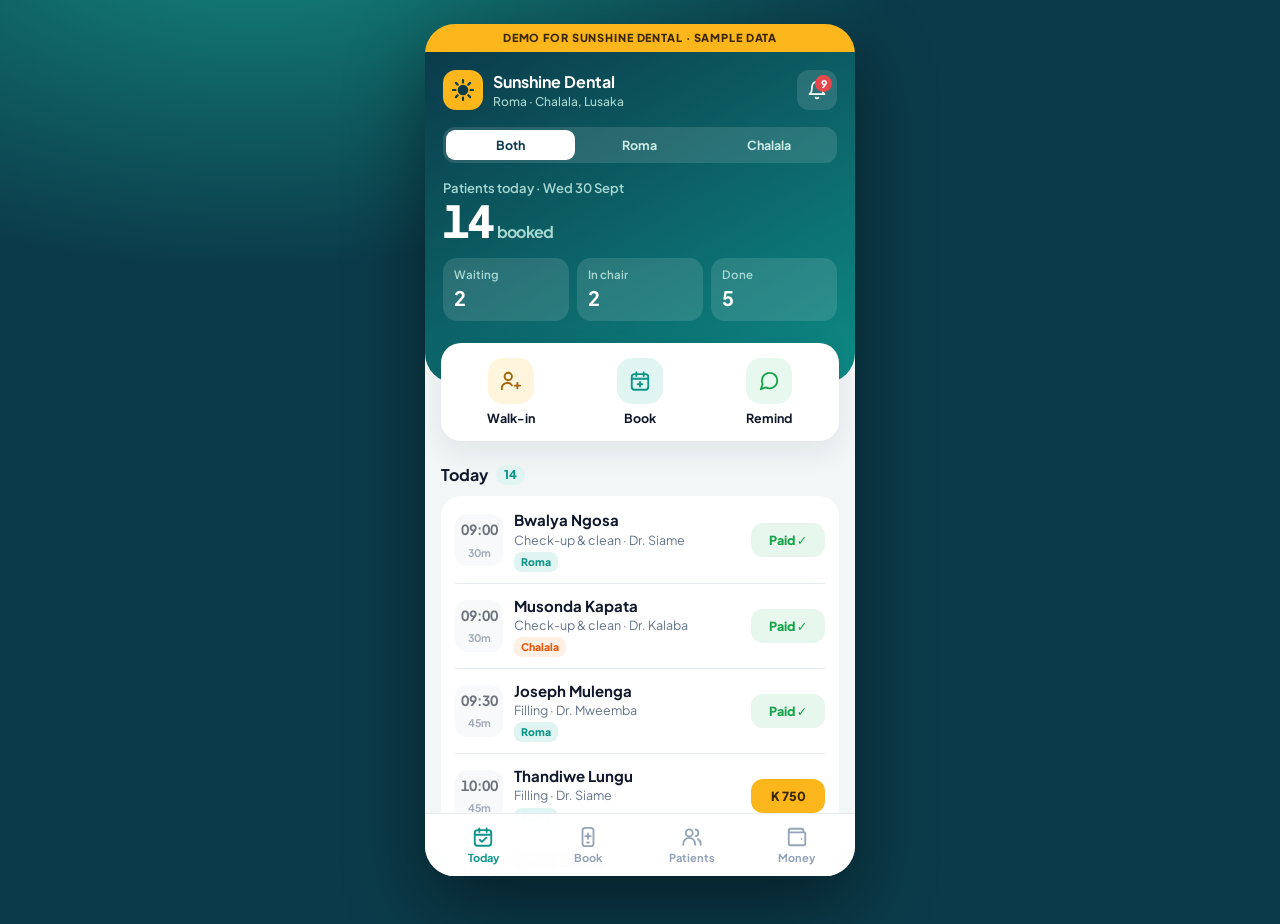
==== commit eaf73617: "Sunshine Dental demo: neutral notes, fixed sample day, desktop tabs inside card Co-Authored-By: Clau" ====
--- a/demos/sunshine-dental-clinic/index.html
+++ b/demos/sunshine-dental-clinic/index.html
@@ -17,7 +17,7 @@
 body { margin: 0; font: 15px/1.45 var(--f); color: var(--ink); background: radial-gradient(1100px 600px at 20% -10%, #14897f 0%, transparent 60%), #0b3b4a; min-height: 100vh; }
 button, input, select { font-family: var(--f); }
 .app { max-width: 430px; margin: 0 auto; min-height: 100vh; background: var(--bg); position: relative; padding-bottom: 92px; overflow-x: hidden; }
-@media (min-width: 520px) { .app { margin: 24px auto; min-height: calc(100vh - 48px); border-radius: 30px; box-shadow: 0 30px 80px rgba(0,0,0,.45); overflow: hidden; } }
+@media (min-width: 520px) { body { height: 100vh; overflow: hidden; } .app { margin: 24px auto; height: calc(100vh - 48px); min-height: 0; border-radius: 30px; box-shadow: 0 30px 80px rgba(0,0,0,.45); overflow-x: hidden; overflow-y: auto; padding-bottom: 0; scrollbar-width: none; } .app::-webkit-scrollbar { display: none; } .foot { padding-bottom: 18px; } }
 .ribbon { background: var(--sun); color: #3b2600; font-size: 11px; font-weight: 800; letter-spacing: .08em; text-align: center; padding: 6px; }
 .screen { display: none; animation: fade .25s ease; } .screen.on { display: block; }
 @keyframes fade { from { opacity: 0; transform: translateY(6px); } }
@@ -112,7 +112,7 @@
 .m.on { border-color: var(--teal); background: var(--tealbg); }
 /* tabs & sheets */
 .tabs { position: fixed; bottom: 0; left: 50%; transform: translateX(-50%); width: min(430px, 100%); background: rgba(255,255,255,.96); backdrop-filter: blur(10px); border-top: 1px solid var(--line); display: grid; grid-template-columns: repeat(4, 1fr); padding: 8px 6px calc(8px + env(safe-area-inset-bottom)); z-index: 20; }
-@media (min-width: 520px) { .tabs { bottom: 24px; border-radius: 0 0 30px 30px; } }
+@media (min-width: 520px) { .tabs { position: sticky; bottom: 0; left: auto; transform: none; width: 100%; } }
 .tab { border: 0; background: none; display: grid; justify-items: center; gap: 3px; font: 700 11px var(--f); color: #94a3b8; cursor: pointer; padding: 4px 0; }
 .tab.on { color: var(--teal); }
 .sheet-bg { position: fixed; inset: 0; background: rgba(8,35,44,.55); z-index: 40; display: flex; align-items: flex-end; justify-content: center; animation: fade .2s; }
@@ -228,14 +228,14 @@
 const $ = s => document.querySelector(s), $$ = s => [...document.querySelectorAll(s)];
 const esc = s => String(s ?? "").replace(/[&<>"']/g, c => ({"&":"&amp;","<":"&lt;",">":"&gt;",'"':"&quot;","'":"&#39;"}[c]));
 const K = n => "K " + Math.round(Number(n) || 0).toLocaleString("en-US");
-const DAY = 864e5, now = new Date(), today = new Date(now); today.setHours(12, 0, 0, 0);
+const DAY = 864e5, LOAD = Date.now(), now = new Date(2026, 8, 30, 10, 45), today = new Date(2026, 8, 30, 12, 0); // fixed sample Wednesday
 const dayOf = o => new Date(today.getTime() + o * DAY);
 const fmt = d => d.toLocaleDateString("en-GB", { day: "numeric", month: "short" });
 const fmtY = d => d.toLocaleDateString("en-GB", { day: "numeric", month: "short", year: "numeric" });
 const wd = d => d.toLocaleDateString("en-GB", { weekday: "short" });
 const first = n => String(n).split(" ")[0];
 const ini = n => n.split(" ").map(w => w[0]).join("").slice(0, 2).toUpperCase();
-const hhmm = () => new Date().toTimeString().slice(0, 5);
+const hhmm = () => new Date(now.getTime() + Math.min(Date.now() - LOAD, 6 * 36e5)).toTimeString().slice(0, 5);
 const SUN = s => `<svg width="${s}" height="${s}" viewBox="0 0 24 24" fill="none" stroke="currentColor" stroke-width="2.2" stroke-linecap="round"><circle cx="12" cy="12" r="4.2" fill="currentColor"/><path d="M12 2v2.5M12 19.5V22M2 12h2.5M19.5 12H22M4.9 4.9l1.8 1.8M17.3 17.3l1.8 1.8M4.9 19.1l1.8-1.8M17.3 6.7l1.8-1.8"/></svg>`;
 const WA = `<svg width="18" height="18" viewBox="0 0 24 24" fill="none" stroke="currentColor" stroke-width="2.2" stroke-linecap="round" stroke-linejoin="round"><path d="M21 11.5a8.4 8.4 0 0 1-12.4 7.4L3 21l2.1-5.6A8.4 8.4 0 1 1 21 11.5z"/></svg>`;
 const TICK = s => `<svg width="${s}" height="${s}" viewBox="0 0 24 24" fill="none" stroke="currentColor" stroke-width="2.8" stroke-linecap="round" stroke-linejoin="round"><path d="M5 12.5l4.5 4.5L19 7.5"/></svg>`;
@@ -250,38 +250,38 @@
   { id: 1, n: "Check-up & clean", p: 450, m: 30 }, { id: 2, n: "Filling", p: 750, m: 45 },
   { id: 3, n: "Extraction", p: 500, m: 30 }, { id: 4, n: "Root canal", p: 2800, m: 60 },
   { id: 5, n: "Whitening", p: 3200, m: 60 }, { id: 6, n: "Child check-up", p: 300, m: 30 },
-  { id: 7, n: "Toothache", p: 350, m: 30 }, { id: 8, n: "Braces consult", p: 400, m: 30 }];
+  { id: 7, n: "Emergency visit", p: 350, m: 30 }, { id: 8, n: "Braces consult", p: 400, m: 30 }];
 const sv = id => SV.find(s => s.id === id);
 const METHODS = [["MTN MoMo", "#ffcc00", "#3b2f00", "MTN", "MoMo"], ["Airtel Money", "#e5484d", "#fff", "A", "Airtel"], ["Cash", "#16a34a", "#fff", "K", "Cash"], ["Bank", "#0b3b4a", "#fff", "B", "Bank"]];
 
 // Patients: last visit (days ago), branch, history [daysAgo, service, dentist, note]
 const P = [
-  { id: 1, n: "Chanda Mwale", ph: "0977 ••• 412", br: "R", h: [[-196, 1, 1, "Clean. Gums healthy."], [-410, 2, 1, "Filling, lower left. Numbed first."]] },
-  { id: 2, n: "Mwila Banda", ph: "0966 ••• 207", br: "C", h: [[-21, 4, 3, "Root canal, visit 1 of 2. Numbed first."], [-240, 1, 4, "Clean."]] },
+  { id: 1, n: "Chanda Mwale", ph: "0977 ••• 412", br: "R", h: [[-196, 1, 1, "Clean. Gums healthy."], [-410, 2, 1, "Filling, lower left."]] },
+  { id: 2, n: "Mwila Banda", ph: "0966 ••• 207", br: "C", h: [[-21, 4, 3, "Root canal, visit 1 of 2."], [-240, 1, 4, "Clean."]] },
   { id: 3, n: "Bwalya Ngosa", ph: "0955 ••• 881", br: "R", h: [[-150, 1, 2, "Clean. Mild plaque."]] },
   { id: 4, n: "Mutale Sichone", ph: "0977 ••• 530", br: "C", h: [[-203, 6, 3, "Child check-up. No decay."]] },
   { id: 5, n: "Natasha Phiri", ph: "0761 ••• 094", br: "R", h: [[-60, 5, 1, "Whitening, 2 shades lighter."], [-250, 1, 1, "Clean."]] },
-  { id: 6, n: "Kondwani Zulu", ph: "0979 ••• 316", br: "C", h: [[-221, 3, 4, "Extraction, wisdom tooth. Numbed first."]] },
+  { id: 6, n: "Kondwani Zulu", ph: "0979 ••• 316", br: "C", h: [[-221, 3, 4, "Extraction, wisdom tooth."]] },
   { id: 7, n: "Thandiwe Lungu", ph: "0968 ••• 752", br: "R", h: [[-90, 2, 2, "Filling, upper right."]] },
   { id: 8, n: "Musonda Kapata", ph: "0955 ••• 148", br: "C", h: [[-188, 1, 3, "Clean. Floss more."]] },
   { id: 9, n: "Lweendo Hamoonga", ph: "0977 ••• 623", br: "R", h: [[-260, 1, 2, "Clean."]] },
-  { id: 10, n: "Chipo Tembo", ph: "0962 ••• 905", br: "C", h: [[-35, 7, 4, "Toothache. Filling booked."]] },
+  { id: 10, n: "Chipo Tembo", ph: "0962 ••• 905", br: "C", h: [[-35, 7, 4, "Emergency visit. Filling booked."]] },
   { id: 11, n: "Joseph Mulenga", ph: "0978 ••• 271", br: "R", h: [[-12, 8, 1, "Braces consult. X-ray taken."]] },
   { id: 12, n: "Grace Chileshe", ph: "0967 ••• 436", br: "C", h: [[-310, 1, 3, "Clean."]] },
-  { id: 13, n: "Kelvin Daka", ph: "0971 ••• 358", br: "R", h: [[-182, 2, 2, "Filling, lower right. Numbed first."]] },
+  { id: 13, n: "Kelvin Daka", ph: "0971 ••• 358", br: "R", h: [[-182, 2, 2, "Filling, lower right."]] },
   { id: 14, n: "Ruth Nkandu", ph: "0955 ••• 690", br: "C", h: [[-75, 1, 4, "Clean."]] },
-  { id: 15, n: "Mapalo Chirwa", ph: "0977 ••• 118", br: "C", h: [[-40, 7, 3, "Toothache. Filling needed."]] },
+  { id: 15, n: "Mapalo Chirwa", ph: "0977 ••• 118", br: "C", h: [[-40, 7, 3, "Emergency visit. Filling needed."]] },
   { id: 16, n: "Bupe Mumba", ph: "0966 ••• 543", br: "R", h: [[-185, 1, 1, "Clean."]] },
-  { id: 17, n: "Mubanga Kasonde", ph: "0955 ••• 327", br: "C", h: [[-28, 4, 3, "Root canal, visit 1 of 2. Numbed first."]] },
+  { id: 17, n: "Mubanga Kasonde", ph: "0955 ••• 327", br: "C", h: [[-28, 4, 3, "Root canal, visit 1 of 2."]] },
   { id: 18, n: "Taonga Banda", ph: "0761 ••• 862", br: "R", h: [[-200, 1, 2, "Clean."]] },
   { id: 19, n: "Chisomo Phiri", ph: "0978 ••• 405", br: "C", h: [[-230, 1, 4, "Clean."]] },
   { id: 20, n: "Mwansa Kunda", ph: "0967 ••• 294", br: "C", h: [[-181, 6, 4, "Child check-up. Sealants done."]] },
-  { id: 21, n: "Nchimunya Moonga", ph: "0977 ••• 761", br: "R", h: [[-95, 2, 2, "Filling, upper left. Numbed first."]] },
+  { id: 21, n: "Nchimunya Moonga", ph: "0977 ••• 761", br: "R", h: [[-95, 2, 2, "Filling, upper left."]] },
   { id: 22, n: "Mulenga Chola", ph: "0955 ••• 983", br: "R", h: [[-205, 1, 1, "Clean. Some tartar."]] },
-  { id: 23, n: "Esther Zimba", ph: "0968 ••• 170", br: "C", h: [[-240, 2, 3, "Filling, lower left. Numbed first."]] },
+  { id: 23, n: "Esther Zimba", ph: "0968 ••• 170", br: "C", h: [[-240, 2, 3, "Filling, lower left."]] },
   { id: 24, n: "Peter Mwape", ph: "0971 ••• 652", br: "R", h: [[-270, 1, 2, "Clean."]] },
   { id: 25, n: "Agness Tembo", ph: "0966 ••• 038", br: "C", h: [[-192, 1, 4, "Clean."]] },
-  { id: 26, n: "Daniel Siwale", ph: "0955 ••• 815", br: "R", h: [[-215, 3, 1, "Extraction. Numbed first."]] }];
+  { id: 26, n: "Daniel Siwale", ph: "0955 ••• 815", br: "R", h: [[-215, 3, 1, "Extraction."]] }];
 const pat = id => P.find(p => p.id === id);
 const last = p => p.h.length ? Math.max(...p.h.map(x => x[0])) : null;
 const isDue = p => last(p) !== null && last(p) <= -180 && !A.some(a => a.p === p.id) && !T.some(a => a.p === p.id);
@@ -328,7 +328,7 @@
 function go(tab) {
   $$(".screen").forEach(s => s.classList.toggle("on", s.dataset.s === tab));
   $$(".tab").forEach(t => t.classList.toggle("on", t.dataset.tab === tab));
-  window.scrollTo(0, 0); render();
+  window.scrollTo(0, 0); $(".app").scrollTop = 0; render();
 }
 const segHtml = (cur, attr) => [["A", "Both"], ["R", "Roma"], ["C", "Chalala"]].map(([k, n]) => `<button class="${cur === k ? "on" : ""}" ${attr}="${k}">${n}</button>`).join("");
 const fButtons = (cur, attr) => [["A", "Both branches"], ["R", "Roma"], ["C", "Chalala"]].map(([k, n]) => `<button class="f ${cur === k ? "on" : ""}" ${attr}="${k}">${n}</button>`).join("");
@@ -563,7 +563,7 @@
   if (d.bbr) { bk.br = d.bbr; bk.d = 0; return renderBook(); }
   if (d.bsv) { bk.s = +d.bsv; renderBook(); return toast(sv(bk.s).n + " · from " + K(sv(bk.s).p)); }
   if (d.bdoc !== undefined) { if (bk.d === +d.bdoc) return toast(bk.d ? doc(bk.d).n : "First free dentist"); bk.d = +d.bdoc; return renderBook(); }
-  if (d.bday) { bk.day = +d.bday; bk.t = null; return renderBook(); }
+  if (d.bday) { if (bk.day === +d.bday) return toast((bk.day === 0 ? "Today" : wd(dayOf(bk.day)) + " " + fmt(dayOf(bk.day))) + " · pick a time"); bk.day = +d.bday; bk.t = null; return renderBook(); }
   if (d.bt) { bk.t = d.bt; return renderBook(); }
   if (d.pf) { pf = d.pf; return renderPatients(); }
   if (d.pat) return patientSheet(pat(+d.pat));
